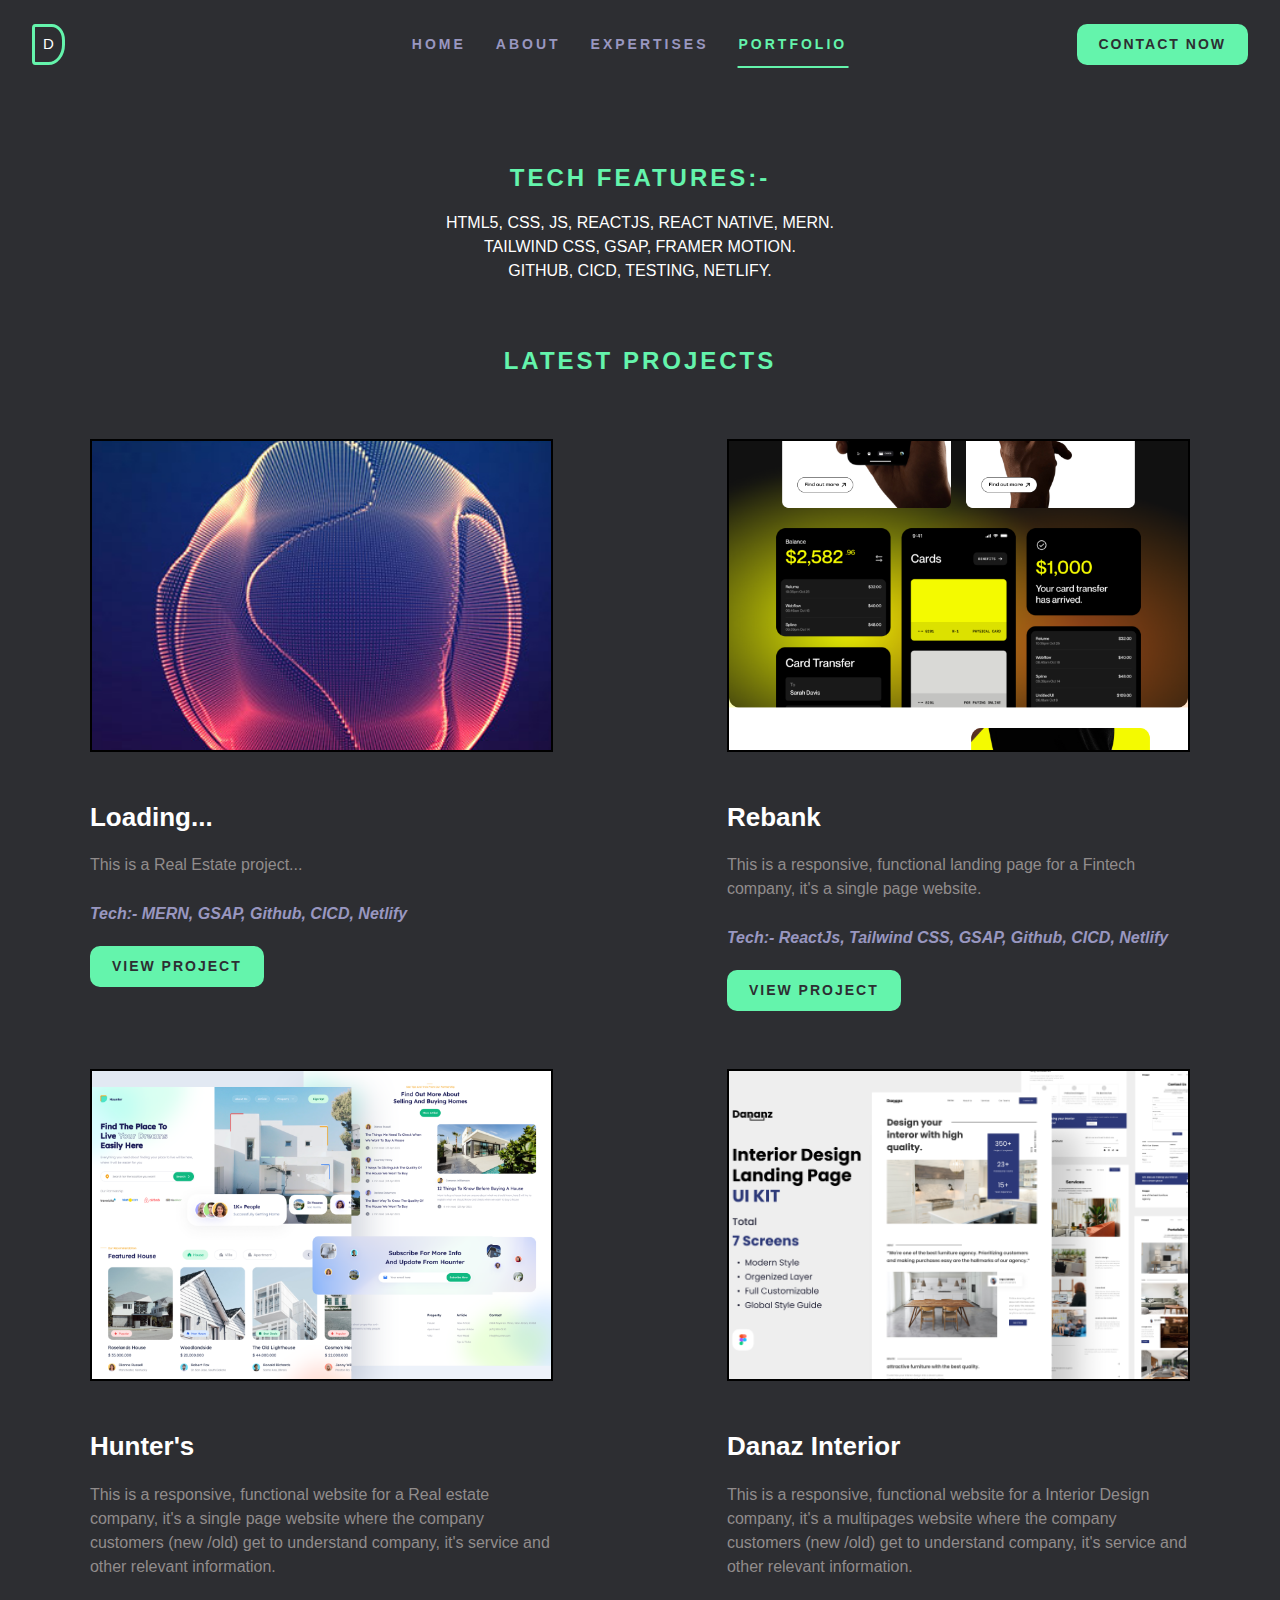
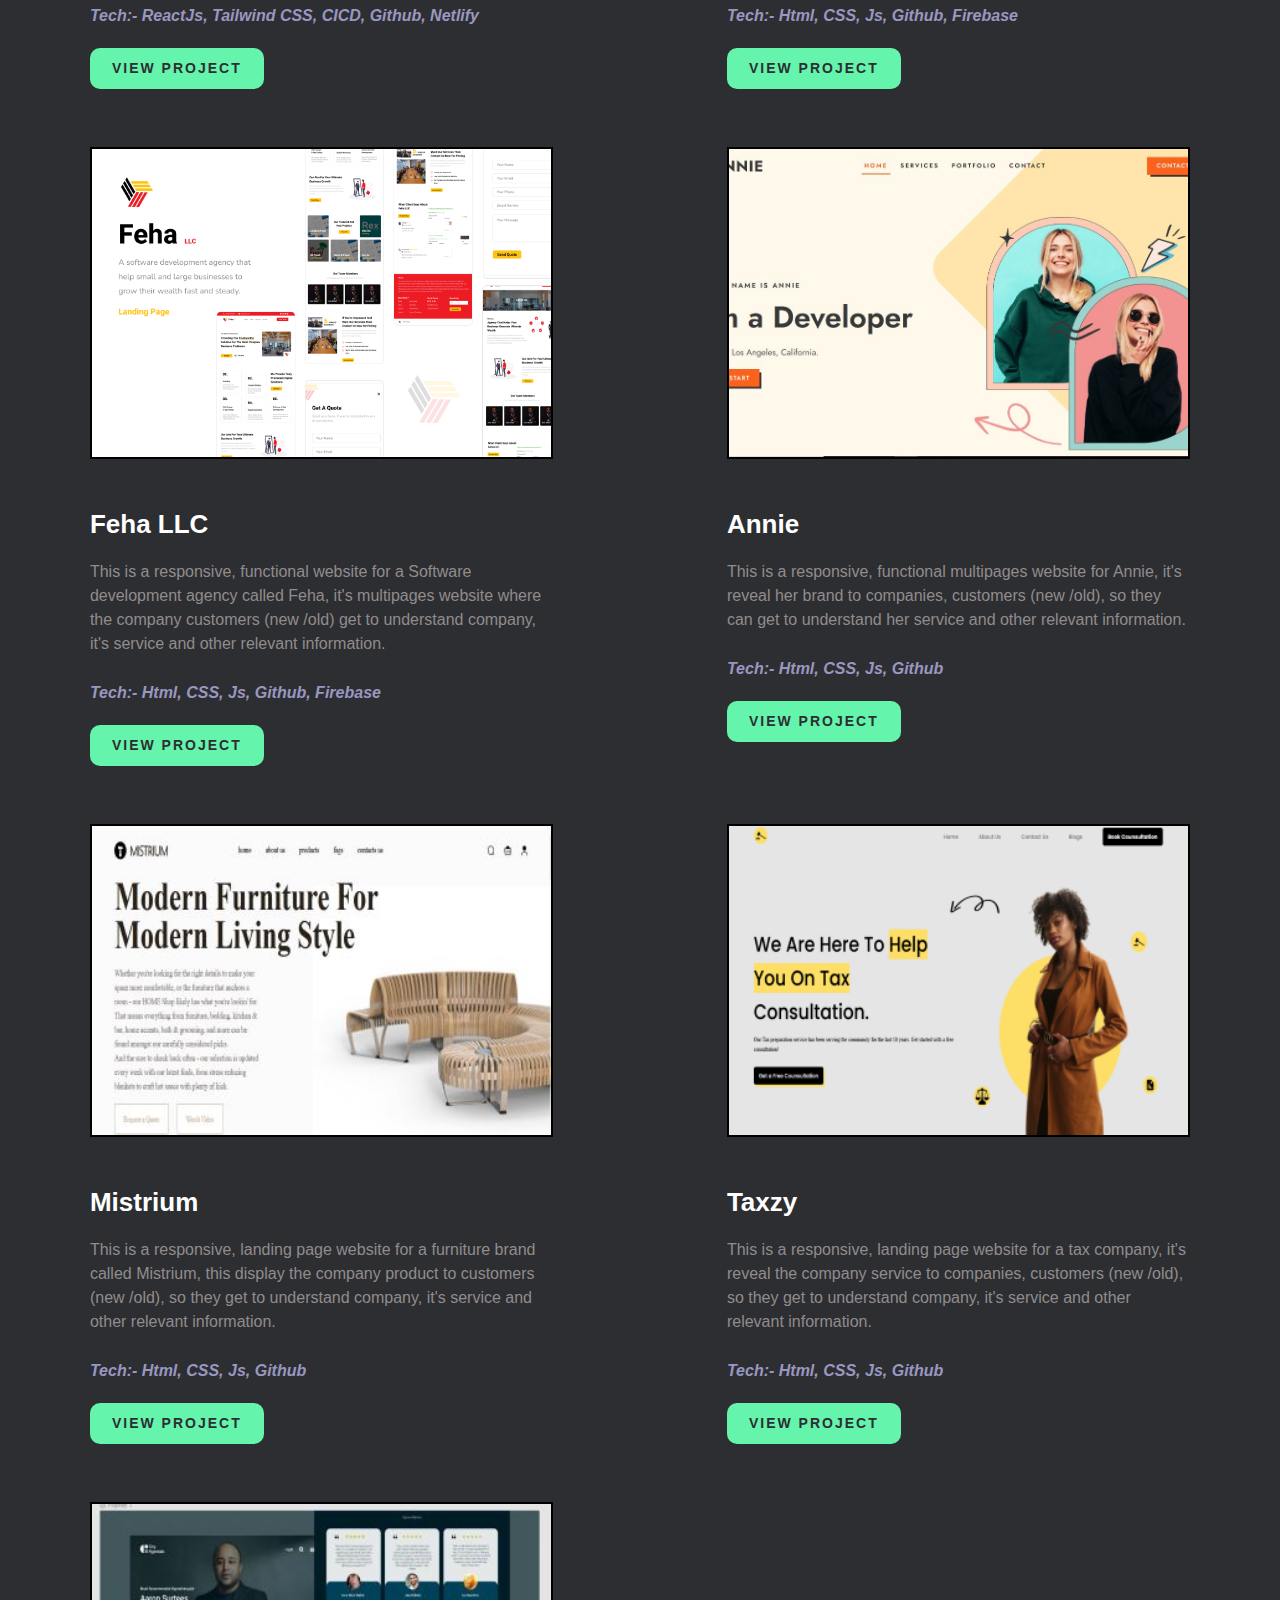
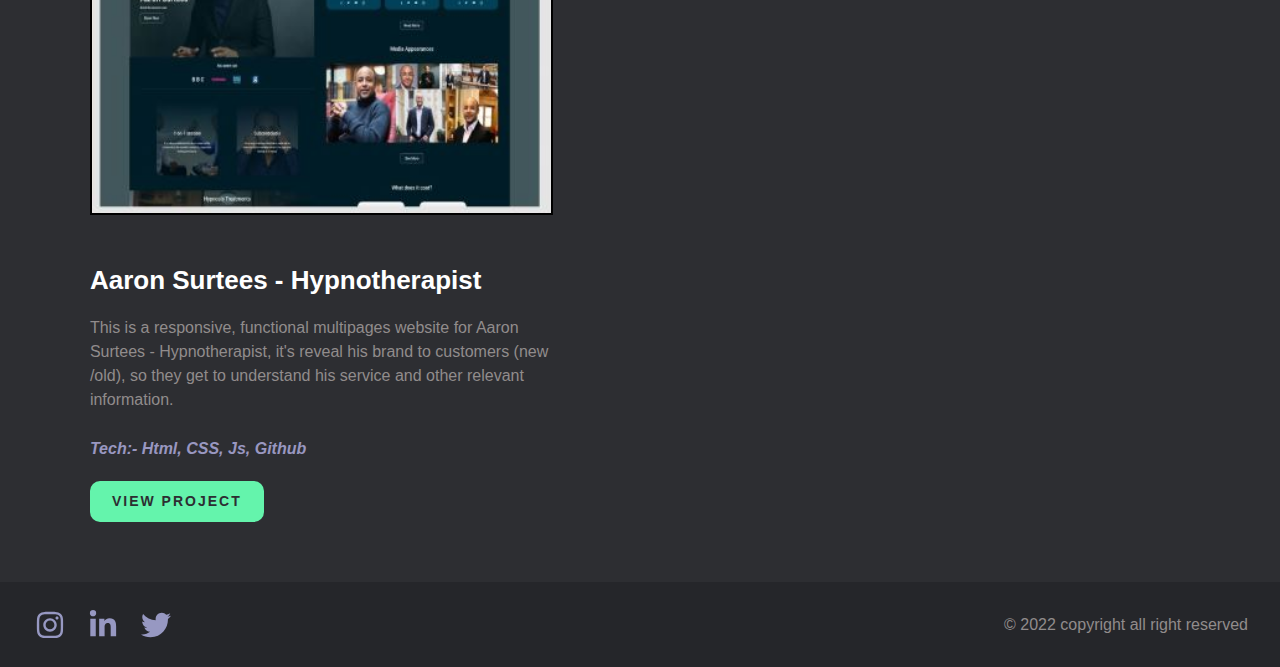
==== portfolio.html @ ee709681 "Content edit" ====
<!DOCTYPE html>
<html lang="en">
<head>
    <meta charset="UTF-8">
    <meta http-equiv="X-UA-Compatible" content="IE=edge">
    <meta name="viewport" content="width=device-width, initial-scale=1.0">
    
    <!-- primary meta tags -->
    <meta name="title" content="Daniel - Web Developer Based in Nigeria">
    <meta name="description" content="This is a personal portfolio html template made by Daramola Daniel">
    <title>Daniel-Website-Portfolio</title>

        <!-- favicon -->
    <link rel="shortcut icon" href="./favicon.svg" type="image/svg+xml">

    <!-- google font link -->
    <link rel="preconnect" href="https://fonts.googleapi.com">
    <link rel="preconnect" href="https://fonts.gstatic.com" crossorigin>
    <link rel="stylesheet" href="https://fonts.googleapis.com/css2?family=Jost:wght@400;500;600&display=swap">

    <!-- custom css link -->
    <link rel="stylesheet" href="./assets/css/require.css">
    <link rel="stylesheet" href="./assets/css/portfolio.css">

    <!-- preload images -->
    <link rel="preload" href="./assets/images/hero-banner.png">

</head>

<body class="portfolio-body">
    
    <!-- PERLOADER -->
    <div class="preloader" data-preloader>
        <div class="preloader-circle"></div>
    </div>

    <header class="header" data-header>
        <div class="container">
            <div class="logo" aria-labelledby="service-label">
                <a href="#"class="nav-logo">D</a>
            </div>

            <nav class="navbar" data-navbar>
                <ul class="navbar-list">

                    <li class="navbar-item">
                        <a href="./index.html" class="label-lg navbar-link">HOME</a>
                    </li>
                    <li class="navbar-item">
                        <a href="./index.html#about" class="label-lg navbar-link">ABOUT</a>
                    </li>
                    <li class="navbar-item">
                        <a href="./index.html#expertise" class="label-lg navbar-link">EXPERTISES</a>
                    </li>
                    <li class="navbar-item">
                        <a href="#" class="label-lg navbar-link active">PORTFOLIO</a>
                    </li>
                </ul>
                <div class="contact-cont">
                    <a href="./index.html#contact" class="btn btn-primary">Contact Now</a>
                </div>
            </nav>

            
            <div class="nav-btns">
                <div class="nav-toggle icon" data-nav-toggler>
                    <img src="./assets/images/icons/menu.svg" alt="" data-nav-toggler>
                </div>
                <div class="nav-close icon">
                    <img src="./assets/images/icons/close.svg" alt="" srcset="">
                </div>
            </div>

        </div>
    </header>
    

        <main>
            <article>

                <!-- PORTFOLIO -->

                <section class="section portfolio">
                    <div class="container">
                        <h2 class="tech_feat section-title headline-end text-center">Tech Features:- <br/> 
                            <span> 
                                Html5, CSS, JS, ReactJS, React Native, MERN. <br/>
                                Tailwind CSS, GSAP, Framer Motion. <br/>
                                Github, CICD, Testing, Netlify.
                            </span> 
                        </h2>

                        <h2 class="section-title headline-end text-center" id="portfolio-label">Latest Projects</h2>

                        <ul class="portfolio-list">

                            <li>
                                <div class="portfolio-card">

                                    <div class="card-banner img-holder" style="--width: 800; --height: 540;">
                                        <img src="./assets/images/image/projects_img/p4.jpg" width="800" height="540"
                                        loading="lazy" alt="Website development for Real State Company" class="img-cover">

                                        <a href="https://rebank.netlify.app/" class="btn-icon" aria-label="More about Website development for Real State Company">
                                            <img src="./assets/images/icons/arrow-forward.svg" alt="arrow-forward" name="arrow-forward-sharp" aria-hidden="true">
                                        </a>
                                    </div>

                                    <div class="card-content">

                                        <h3 class="title-md">Loading...</h3>
                                    
                                        <p class="card-text">
                                            This is a Real Estate project...
                                            
                                        </p>

                                        <p class="tech">Tech:- MERN, GSAP, Github, CICD, Netlify</p>

                                        <a href="#" class="btn btn-primary">View Project</a>

                                    </div>
                                </div>
                            </li>
                            <li>
                                <div class="portfolio-card">

                                    <div class="card-banner img-holder" style="--width: 800; --height: 540;">
                                        <img src="./assets/images/image/projects_img/rebank_fullpage.png" width="800" height="540"
                                        loading="lazy" alt="Website development for Interior Design Startup" class="img-cover">

                                        <a href="https://rebank.netlify.app/" class="btn-icon" aria-label="More about Website development for Interior Design Startup">
                                            <img src="./assets/images/icons/arrow-forward.svg" alt="arrow-forward" name="arrow-forward-sharp" aria-hidden="true">
                                        </a>
                                    </div>

                                    <div class="card-content">

                                        <h3 class="title-md">Rebank</h3>
                                    
                                        <p class="card-text">
                                            This is a responsive, functional landing page for a Fintech company, it's a single page website. 
                                            
                                        </p>

                                        <p class="tech">Tech:- ReactJs, Tailwind CSS, GSAP, Github, CICD, Netlify</p>

                                        <a href="https://rebank.netlify.app/" class="btn btn-primary">View Project</a>

                                    </div>
                                </div>
                            </li>
                            <li>
                                <div class="portfolio-card">

                                    <div class="card-banner img-holder" style="--width: 800; --height: 540;">
                                        <img src="./assets/images/image/projects_img/Huter.png" width="800" height="540"
                                        loading="lazy" alt="Website development for Interior Design Startup" class="img-cover">

                                        <a href="https://hunter.netlify.app/" class="btn-icon" aria-label="More about Website development for Interior Design Startup">
                                            <img src="./assets/images/icons/arrow-forward.svg" alt="arrow-forward" name="arrow-forward-sharp" aria-hidden="true">
                                        </a>
                                    </div>

                                    <div class="card-content">

                                        <h3 class="title-md">Hunter's</h3>
                                    
                                        <p class="card-text">
                                            This is a responsive, functional website for a Real estate company, it's a single page website where the 
                                            company customers (new /old) get to understand company, it's service and other relevant information.
                                        </p>

                                        <p class="tech">Tech:- ReactJs, Tailwind CSS, CICD, Github, Netlify</p>

                                        <a href="https://hunter.netlify.app/" class="btn btn-primary">View Project</a>
                                        

                                    </div>
                                </div>
                            </li>
                            <li>
                                <div class="portfolio-card">

                                    <div class="card-banner img-holder" style="--width: 800; --height: 540;">
                                        <img src="./assets/images/image/projects_img/Danaz-cover.png" width="800" height="540"
                                        loading="lazy" alt="Website development for Interior Design Startup" class="img-cover">

                                        <a href="https://daramolad.github.io/Dananz-interior-website/" class="btn-icon" aria-label="More about Website development for Interior Design Startup">
                                            <img src="./assets/images/icons/arrow-forward.svg" alt="arrow-forward" name="arrow-forward-sharp" aria-hidden="true">
                                        </a>
                                    </div>

                                    <div class="card-content">

                                        <h3 class="title-md">Danaz Interior</h3>
                                    
                                        <p class="card-text">
                                            This is a responsive, functional website for a Interior Design company, it's a multipages website where the 
                                            company customers (new /old) get to understand company, it's service and other relevant information.
                                        </p>

                                        <p class="tech">Tech:- Html, CSS, Js, Github, Firebase</p>

                                        <a href="https://daramolad.github.io/Dananz-interior-website/" class="btn btn-primary">View Project</a>

                                    </div>
                                </div>
                            </li>
                            <li>
                                <div class="portfolio-card">

                                    <div class="card-banner img-holder" style="--width: 800; --height: 540;">
                                        <img src="./assets/images/image/projects_img/Feha-cover.png" width="800" height="540"
                                        loading="lazy" alt="Website development for Software Agency" class="img-cover">

                                        <a href="https://daramolad.github.io/Feha/" class="btn-icon" aria-label="More about Website development for Software Agency">
                                            <img src="./assets/images/icons/arrow-forward.svg" alt="arrow-forward" name="arrow-forward-sharp" aria-hidden="true">
                                        </a>
                                    </div>

                                    <div class="card-content">

                                        <h3 class="title-md">Feha LLC</h3>
                                    
                                        <p class="card-text">
                                            This is a responsive, functional website for a Software development agency called Feha, it's multipages website where the 
                                            company customers (new /old) get to understand company, it's service and other relevant information.
                                        </p>

                                        <p class="tech">Tech:- Html, CSS, Js, Github, Firebase</p>

                                        <a href="https://daramolad.github.io/Feha/" class="btn btn-primary">View Project</a>

                                    </div>
                                </div>
                            </li>
                            <li>
                                <div class="portfolio-card">

                                    <div class="card-banner img-holder" style="--width: 800; --height: 540;">
                                        <img src="./assets/images/image/projects_img/Developer.JPG" width="800" height="540"
                                        loading="lazy" alt="Website Design for Marketing Agency Startup" class="img-cover">

                                        <a href="#" class="btn-icon" aria-label="More about Website Design for Marketing Agency Startup">
                                            <img src="./assets/images/icons/arrow-forward.svg" alt="arrow-forward" name="arrow-forward-sharp" aria-hidden="true">
                                        </a>
                                    </div>

                                    <div class="card-content">

                                        <h3 class="title-md">Annie</h3>
                                    
                                        <p class="card-text">
                                            This is a responsive, functional multipages website for Annie, it's reveal her brand to
                                            companies, customers (new /old), so they can get to understand her service and other relevant information.
                                        </p>

                                        <p class="tech">Tech:- Html, CSS, Js, Github</p>

                                        <a href="#" class="btn btn-primary">View Project</a>

                                    </div>
                                </div>
                            </li>
                            <li>
                                <div class="portfolio-card">

                                    <div class="card-banner img-holder" style="--width: 800; --height: 540;">
                                        <img src="./assets/images/image/projects_img/furniture.JPG" width="800" height="540"
                                        loading="lazy" alt="Website development for Furniture Agency" class="img-cover">

                                        <a href="https://daramolad.github.io/furniture_website1/" class="btn-icon" aria-label="More about Website development for Furniture Agency">
                                            <img src="./assets/images/icons/arrow-forward.svg" alt="arrow-forward" name="arrow-forward-sharp" aria-hidden="true">
                                        </a>
                                    </div>

                                    <div class="card-content">

                                        <h3 class="title-md">Mistrium</h3>
                                    
                                        <p class="card-text">
                                            This is a responsive, landing page website for a furniture brand called Mistrium, this display the company product to
                                            customers (new /old), so they get to understand company, it's service and other relevant information.
                                        </p>

                                        <p class="tech">Tech:- Html, CSS, Js, Github</p>

                                        <a href="https://daramolad.github.io/furniture_website1/" class="btn btn-primary">View Project</a>

                                    </div>
                                </div>
                            </li>
                            <li>
                                <div class="portfolio-card">

                                    <div class="card-banner img-holder" style="--width: 800; --height: 540;">
                                        <img src="./assets/images/image/projects_img/tax..png" width="800" height="540"
                                        loading="lazy" alt="Website Design for Marketing Agency Startup" class="img-cover">

                                        <a href="https://daramolad.github.io/Tax-landing-page/" class="btn-icon" aria-label="More about Website Design for Marketing Agency Startup">
                                            <img src="./assets/images/icons/arrow-forward.svg" alt="arrow-forward" name="arrow-forward-sharp" aria-hidden="true">
                                        </a>
                                    </div>

                                    <div class="card-content">

                                        <h3 class="title-md">Taxzy</h3>
                                    
                                        <p class="card-text">
                                            This is a responsive, landing page website for a tax company, it's reveal the company service to 
                                            companies, customers (new /old), so they get to understand company, it's service and other relevant information.
                                        </p>

                                        <p class="tech">Tech:- Html, CSS, Js, Github</p>

                                        <a href="https://daramolad.github.io/Tax-landing-page/" class="btn btn-primary">View Project</a>

                                    </div>
                                </div>
                            </li>
                            <li>
                                <div class="portfolio-card">

                                    <div class="card-banner img-holder" style="--width: 800; --height: 540;">
                                        <img src="./assets/images/image/projects_img/Aaron.JPG" width="800" height="540"
                                        loading="lazy" alt="Website Design for Marketing Agency Startup" class="img-cover">

                                        <a href="https://daramolad.github.io/Aaron-Surtees-Hypnotherapist/" class="btn-icon" aria-label="More about Website Design for Marketing Agency Startup">
                                            <img src="./assets/images/icons/arrow-forward.svg" alt="arrow-forward" name="arrow-forward-sharp" aria-hidden="true">
                                        </a>
                                    </div>

                                    <div class="card-content">

                                        <h3 class="title-md">Aaron Surtees - Hypnotherapist</h3>
                                    
                                        <p class="card-text">
                                            This is a responsive, functional multipages website for Aaron Surtees - Hypnotherapist, it's reveal his brand to
                                            customers (new /old), so they get to understand his service and other relevant information.
                                        </p>

                                        <p class="tech">Tech:- Html, CSS, Js, Github</p>

                                        <a href="https://daramolad.github.io/Aaron-Surtees-Hypnotherapist/" class="btn btn-primary">View Project</a>

                                    </div>
                                </div>
                            </li>
                        </ul>
                    </div>
                </section>

            </article>
        </main>


    <!-- FOOTER -->

    <footer class="footer">
        <div class="container">

            <ul class="social-list">

                <li>
                    <a href="https://www.instagram.com/dantripled.d/" class="social-link">
                        <img src="./assets/images/image/svg/instagram.svg" alt="" srcset="">
                    </a>
                </li>

                <li>
                    <a href="https://www.linkedin.com/in/daramola-daniel-753a46158" class="social-link">
                        <img src="./assets/images/image/svg/linkedin.svg" alt="" srcset="">
                    </a>
                </li>

                <li>
                    <a href="https://twitter.com/dantripled" class="social-link">
                        <img src="./assets/images/image/svg/twitter.svg" alt="" srcset="">
                    </a>
                </li>
            </ul>

            <p class="text-center">&copy; 2022 copyright all right reserved</p>
        </div>
    </footer>


    <script src="./assets/js/main.js"></script>

</body>
</html>
---- assets/css/require.css ----
/*-----------------------------------*\
  #require.css
\*-----------------------------------*/

/**
 * copyright 2022 daniel.d
 */

/**
 * TABLE OF CONTENT
 *
 * Custom properties..............Global variables
 * Reset..........................Removed browser default style
 * Typography.....................Typography style
 * Reused.........................Reused classes
 * Preloader......................Preload style
 * Header.........................Header style
 * Footer.........................Footer style
 * Media queries..................Responsive for all devices
 */



/*-----------------------------------*\
  #CUSTOM PROPERTY
\*-----------------------------------*/

:root {

    /* colors */

    --bg: #2D2E3247;
    --bg-1: #2D2E32;
    --bg-2: #1a232c;
    --bg-3: #25262A;
    --white: hsl(0, 0%, 100%);
    --blue: #64f4ac;


    /* typography */

  --ff-Mont: 'Montserrat', sans-serif;

  --fs-45: 4.5rem;
  --fs-38: 3.8rem;
  --fs-32: 3.2rem;
  --fs-27: 2.7rem;
  --fs-26: 2.6rem;
  --fs-22: 2.2rem;
  --fs-20: 2rem;
  --fs-18: 1.8rem;
  --fs-17: 1.7rem;
  --fs-14: 1.4rem;
  --fs-12: 1.2rem;

  --fw-400: 400;
  --fw-500: 500;
  --fw-600: 600;

  /* spacing */
  --section-padding: 100px;


  /* shadow */
  --shadow: 0 2px 2px hsla(0, 0%, 22%, 0.08);

  /* Border Radius */
  --radius-50: 50px;
  --radius-pill: 100px;
  --radius-circle: 50%;

  /* Transition */
  --transition-1: 0.25s ease;
  --transition-2: 0.5s ease;
  --cubic-out: cubic-bezier(0.05, 0.83, 0.52, 0.97);

}

/*-----------------------------------*\
  #RESET
\*-----------------------------------*/
  
*,
*::before,
*::after {
  margin: 0;
  padding: 0;
  box-sizing: border-box;
}

html {
  font-family: var(--ff-Mont);
  font-size: 10px;
  scroll-behavior: smooth;
}
body {
  background-color: var(--bg);
  color:rgb(145, 140, 140);
  font-size: 1.6rem;
  line-height: 1.5;
  overflow: hidden;
}
body.loaded { overflow: visible; }

li { list-style: none; }

a {
  color: inherit;
  text-decoration: none;
}

a,
img,
span,
label,
button,
.icon { display: block; }

a {
  color: inherit;
  text-decoration: none;
}

img { height: auto; }

input,
button,
textarea {
  background: none;
  border: none;
  font: inherit;
}

button { cursor: pointer; }

input,
textarea { width: 100%; }

:focus-visible { outline-offset: 4px; }

::-webkit-scrollbar { width: 10px; }

::-webkit-scrollbar-track { background-color: var(--bg-1) }

::-webkit-scrollbar-thumb { background-color: var(--bg-2) }

::-webkit-scrollbar-thumb:hover { background-color: var(--bg-1) }

/*-----------------------------------*\
  #TYPOGRAPHY
\*-----------------------------------*/

.headerline-lg { font-size: var(--fs-45); }

.headline-md { font-size: var(--fs-38); }

.headerline-sm { font-size: var(--fs-32); }

.title-lg { font-size: var(--fs-27); }

.title-md { font-size: var(--fs-26); }

.title-sw { font-size: var(--fs-22); }

.body-lg { font-size: var(--fs-20); }

.body-md { font-size: var(--fs-18); }

.body-sm { font-size: var(--fs-17); }

.label-lg { font-size: var(--fs-14); }

.label-md { font-size: var(--fs-12); }


/* font weight */
.headerline-lg,
.headline-md,
.headerline-sm,
.title-lg,
.title-md,
.title-sw,
.label-lg {
  color: var(--white);
  font-weight: var(--fw-600);
  line-height: 1.2;
}

.body-lg { font-weight: var(--fw-500);}


/*-----------------------------------*\
  #REUSED STYLE
\*-----------------------------------*/

.icon {
  width: 20px;
  height: 20px;
  cursor: pointer;
}
.icon img { width: 100%; }

.container { padding-inline: 16px;}

.section { padding-block: var(--section-padding) 60px; } 

.w-100 { width: 100%; }

.section-title {
  margin-block-end: 30px;
  text-transform: uppercase;
  letter-spacing: 3px;
}

.text-center { text-align: center; }

.img-cover {
  width: 100%;
  height: 100%;
  object-fit: cover;
}

.has-bg-image {
  background-repeat: no-repeat;
  background-size: cover;
  background-position: center;
}

.img-holder {
  aspect-ratio: var(--width) / var(--height);
  background-color: var();
  overflow: hidden;
}

/*-----------------------------------*\
  #HEADER
\*-----------------------------------*/

/* navbar */
.logo {
  border: 3px solid #64F4AC;
  border-radius: 10% 40% 50% 10%;
  padding: .6rem .8rem;
  max-width: max-content;
}
.nav-logo {
  color: #fff;
  font-size: 1.5rem;
}
.logo:hover {
  color: #64F4AC;
  border-color: #fff;
  background: #353C3D;
}
.logo:hover a {color: #64F4AC;}


.header {
  position: fixed;
  width: 100%;
  top: 0;
  left: 0;
  z-index: 4;
  padding-block: 16px;
  background: var(--bg-1);
}
.header.hovered { box-shadow: 0px 0px 15px #64f4ac45; }
.header .container {
  display: flex;
  justify-content: space-between;
  align-items: center;
}
.navbar {
  position: absolute;
  top: 100%;
  left: 0;
  width: 100%;
  background: var(--bg-2);
  display: none;
}
.container .navbar.active {display: block;}
.navbar-item:not(:last-child) {
  border-block-end: 1px solid #9997c04d;
}
.navbar-link {
  color: #9997c0;
}
.navbar-link:is(:hover, :focus-visible, .active) {
  color: var(--blue);
}
.navbar-item a {
  letter-spacing: 3px;
  padding: 16px 15px;
  outline: none;
  padding: 20px 15px;
}

.header .btn {
  display: none;
}
.nav-btns {
  display: flex;
  align-items: center;
}
.nav-btns .nav-close {
  width: 30px;
  height: 30px;
  display: none;
  transition: 1s all ease-in;
  transition: 0.25s var(--cubic-out);
  transition-delay: 0.15s;
  transform: scaleX(0);
  transform-origin: right;
}
.contact-btn {
  display: block;
  margin-block: 20px;
  margin-inline-start: 15px;
  font-size: var(--fs-14);
  font-weight: var(--fw-600);
  border-radius: 1rem;
  transition: var(--transition-1);
  text-transform: uppercase;
  max-width: max-content;
  background-color: #64F4AC;
  color: #2d2e32;
  
}

.contact-cont {
  border-block-start: 1px solid #9997c04d;
  padding-block: 16px;
  padding-inline-start: 15px;
}
.navbar .contact-cont a {
  display: block;
}

/* FOOTER */

.footer {
  background: var(--bg-3);
  color: var(--white_a75);
  border-block-start: 1px solid var(--white_a10);
  padding-block: 18px;
}
.social-list {
    display: flex;
    justify-content: center;
    gap: 18px;
    margin-block-end: 15px;
}
.social-link { font-size: 1.8rem; }
.social-link img {
  width: 3.5rem;
  height: 3.5rem;
  padding: 0.25rem;
  filter: invert(0.5) sepia(1) hue-rotate(200deg);
  pointer-events: none;
}
.social-link:hover img {
    padding: 0.5rem;
    filter: invert(58%) sepia(86%) saturate(431%) hue-rotate(91deg) brightness(91%) contrast(88%);
}


@media (max-width: 500px) {
  .headline-md {
    font-size: var(--fs-32);
  }
  .title-lg {
    font-size: var(--fs-26);
  }
  .section-title { letter-spacing: 2px; }
}


@media (min-width: 575px) {
  .title-lg { 
    --fs-27: 3.5rem;
    line-height: 52px;
  }
}

@media (min-width: 768px) {

  .headerline-lg { --fs-45: 6rem; }

  .headline-md { --fs-38: 4.5rem; }

  .dev { font-size: 3rem; }

  /*
    *REUSABLE STYLE 
  */

  .section { --section-padding: 100px; }

  .section-title { margin-block-end: 40px; }

  .container .navbar-2 {display: none;}


  /*
    * FOOTER
  */

  .footer { padding-block:  25px; }

  .footer .container {
    display: flex;
    justify-content: space-between;
    align-items: center;
  }

  .social-list { margin-block-end: 0; }


}


@media (min-width: 992px) {

  /* 
    * TYPOGRAPHY
  */

  .headline-md  { --fs-38: 5rem; }

  .title-lg { --fs-27: 4rem; }

  .title-sm { --fs-22: 2.4rem; }

  /* 
    * REUSABLE
  */

  .section-title { margin-block-end: 60px; }

  /* 
    * REUSABLE
  */

  /* .nav-toggle-btn { display: none; } */
  .nav-btns { display: none; }

  .navbar,
  .navbar.active,
  .navbar > * {
    all: unset;
    display: block;
  }
  .container .navbar {
    width: 70%;
    display: flex !important;
    justify-content: space-between;
    align-items: center;
  }

  .navbar-list { 
    display: flex;
    max-width: fit-content;
  }

  .navbar-item:not(:last-child) { border-block-end: none; }

  .navbar-link { position: relative; }

  .navbar-link::after {
    content: "";
    position: absolute;
    bottom: 5px;
    left: 50%;
    transform: translateX(-50%) scaleX(0);
    transform-origin: right;
    width: 80%;
    height: 2px;
    background-color: var(--blue);
    transition: transform var(--transition-1);
  }

  .navbar-link:is(:hover, :focus-visible, .active)::after {
    transform: translateX(-50%) scaleX(1);
    transform-origin: left;
  }

  .header .btn { display: block; }
}

@media (min-width: 1200px) {

  /* 
    * TYPOGRAPHY
  */

  .headerline-lg { --fs-45: 7rem; }

  /* 
    * REUSED STYLE
  */
  .container {
    max-width: 1248px;
    width: 100%;
    margin-inline: auto;
  }
}
---- assets/css/portfolio.css ----
/*-----------------------------------*\
  #service.css
\*-----------------------------------*/
 
/**
 * TABLE OF CONTENT
 *
 * COMPONENTS
 * Btn............................Buttons style
 *
 * MAIN CONTENT
 * Portfolio......................Portfolio style
 * Media queries..................Responsive for all devices
 */





/*-----------------------------------*\
  #COMPONENTS
\*-----------------------------------*/

@import url("./components/btn.css");



/*-----------------------------------*\
  #PORTFOLIO
\*-----------------------------------*/

.portfolio {
  background-color: var(--bg-1);
  padding-block-start: calc(var(--section-padding) + 60px);
}
.headline-end { color: var(--blue); }
.portfolio-list { 
  display: grid;
  grid-template-columns: 1fr;
}

.portfolio-list { gap: 58px; }

.portfolio-card { gap: 25px; }

.portfolio-card .card-banner {
  position: relative;
  border: 2px solid black;
  box-shadow: 0 0 0 var(--blue);
  transition: var(--transition-1);
}

.portfolio-card .card-banner:is(:hover, :focus-visible) {
  box-shadow: 0px 0px 5px var(--blue);
  border: none;
}

.portfolio-card .btn-icon {
  position: absolute;
  top: 15px;
  left: 0;
  background-color: #25262A;
  font-size: 2rem;
  padding: 8px;
  border: 2px solid var(--blue);
  opacity: 0;
  transition: var(--transition-1);
  will-change: transform;
}
.portfolio-card .btn-icon img {
  filter: invert(70%) sepia(86%) saturate(570.8%) hue-rotate(91deg) brightness(100.8%) contrast(87.3%);
  width: 25px;
}

.portfolio-card .card-banner:is(:hover, :focus-visible) .btn-icon {
  transform: translateX(15px);
  opacity: 1;
}
.portfolio-card .card-text { margin-block: 10px 25px; }
.card-content {margin-block-start: 50px;}

.tech_feat {margin-bottom: 60px;}
.tech_feat span {
  margin-top: 15px;
  color: #fff;
  font-size: 16px;
  letter-spacing: normal;
  font-weight: lighter;
}
.tech {
  font-weight: bold;
  font-style: italic;
  padding-block-end: 20px;
  color: #9997c0;
}

/*-----------------------------------*\
  #MEDIA QUERIES
\*-----------------------------------*/

/* 
  *responsive for screen larger than 768px screen
*/

@media (min-width: 768px) {

  .portfolio-card {
    grid-template-columns: 1fr 1fr;
    align-items: center;
  }

  .portfolio-list > li:nth-child(2n) .card-banner {
    order: 1;
  }

  .portfolio-card > * {
    width: 80%;
    margin-inline: auto;
  }

  .portfolio-card .card-text { margin-block-start: 20px; }
}
@media (min-width: 600px){
  .portfolio-list {grid-template-columns: 1fr 1fr;}
}
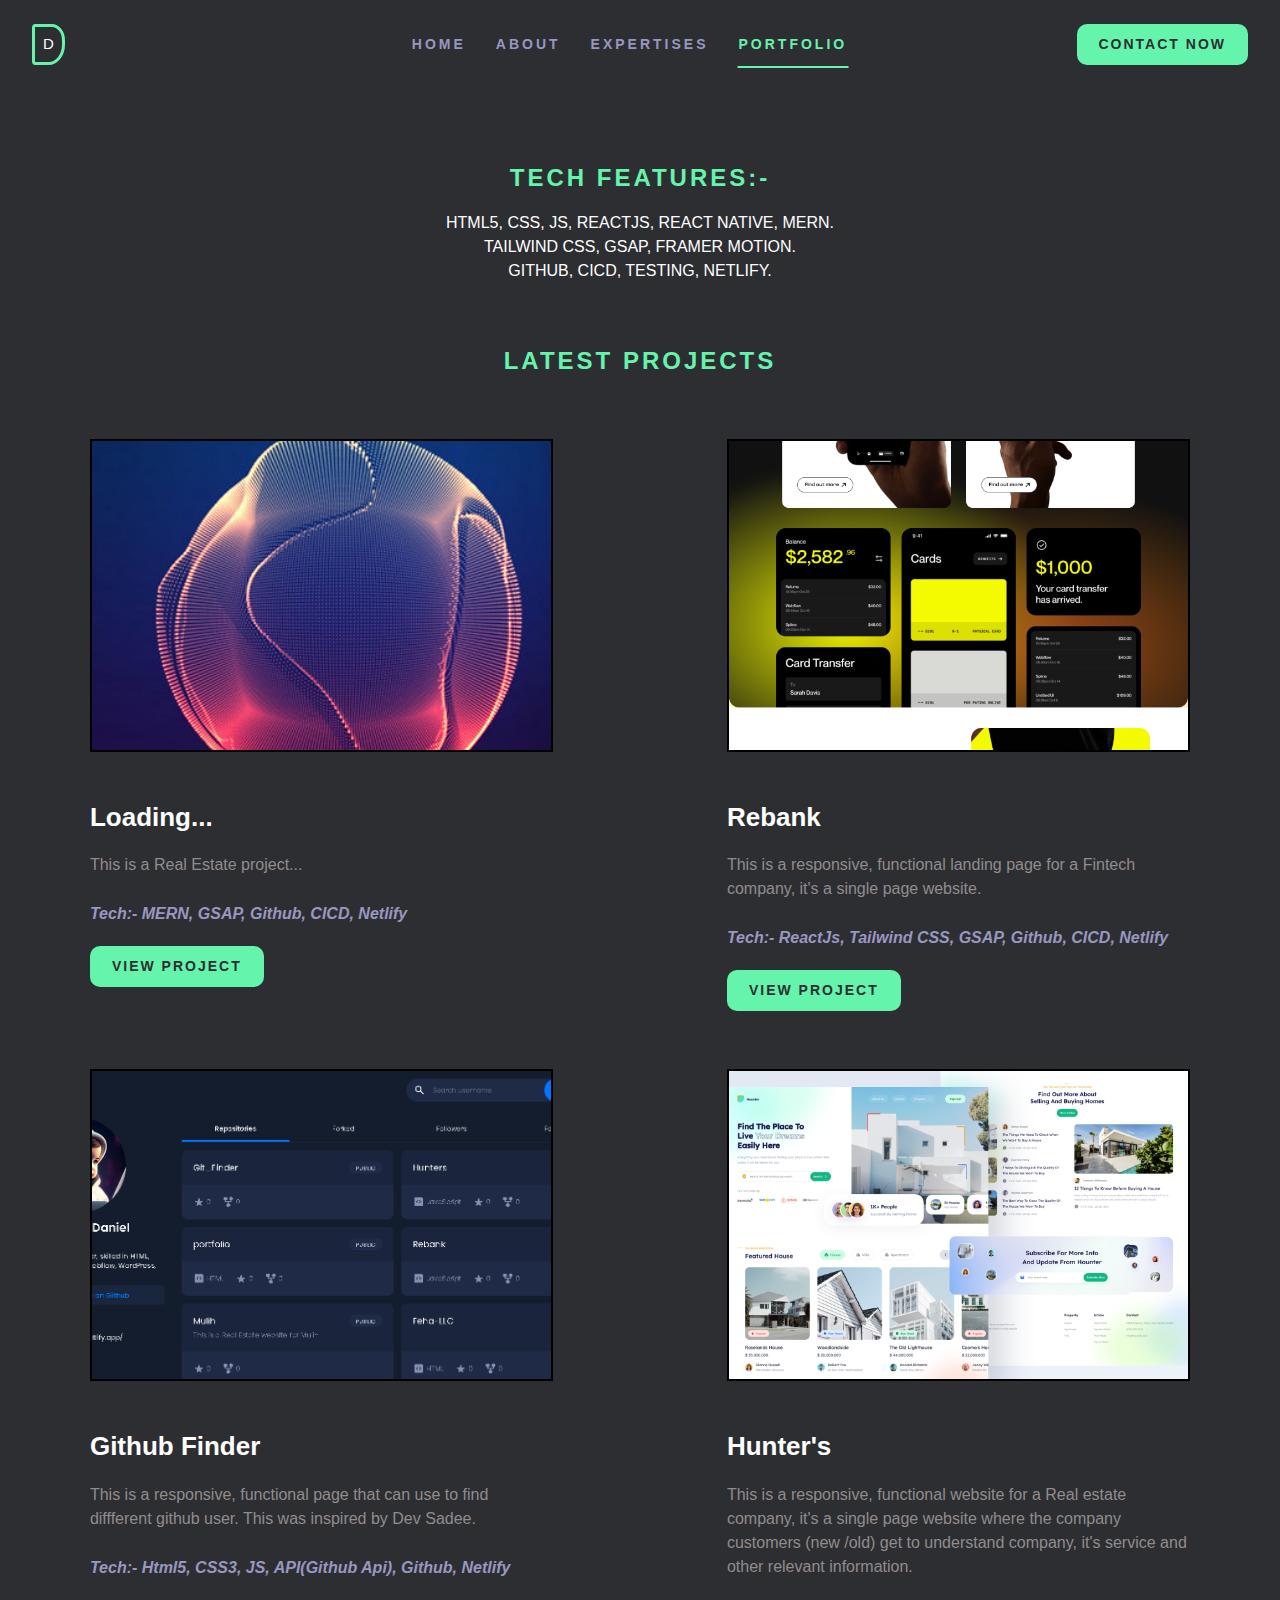
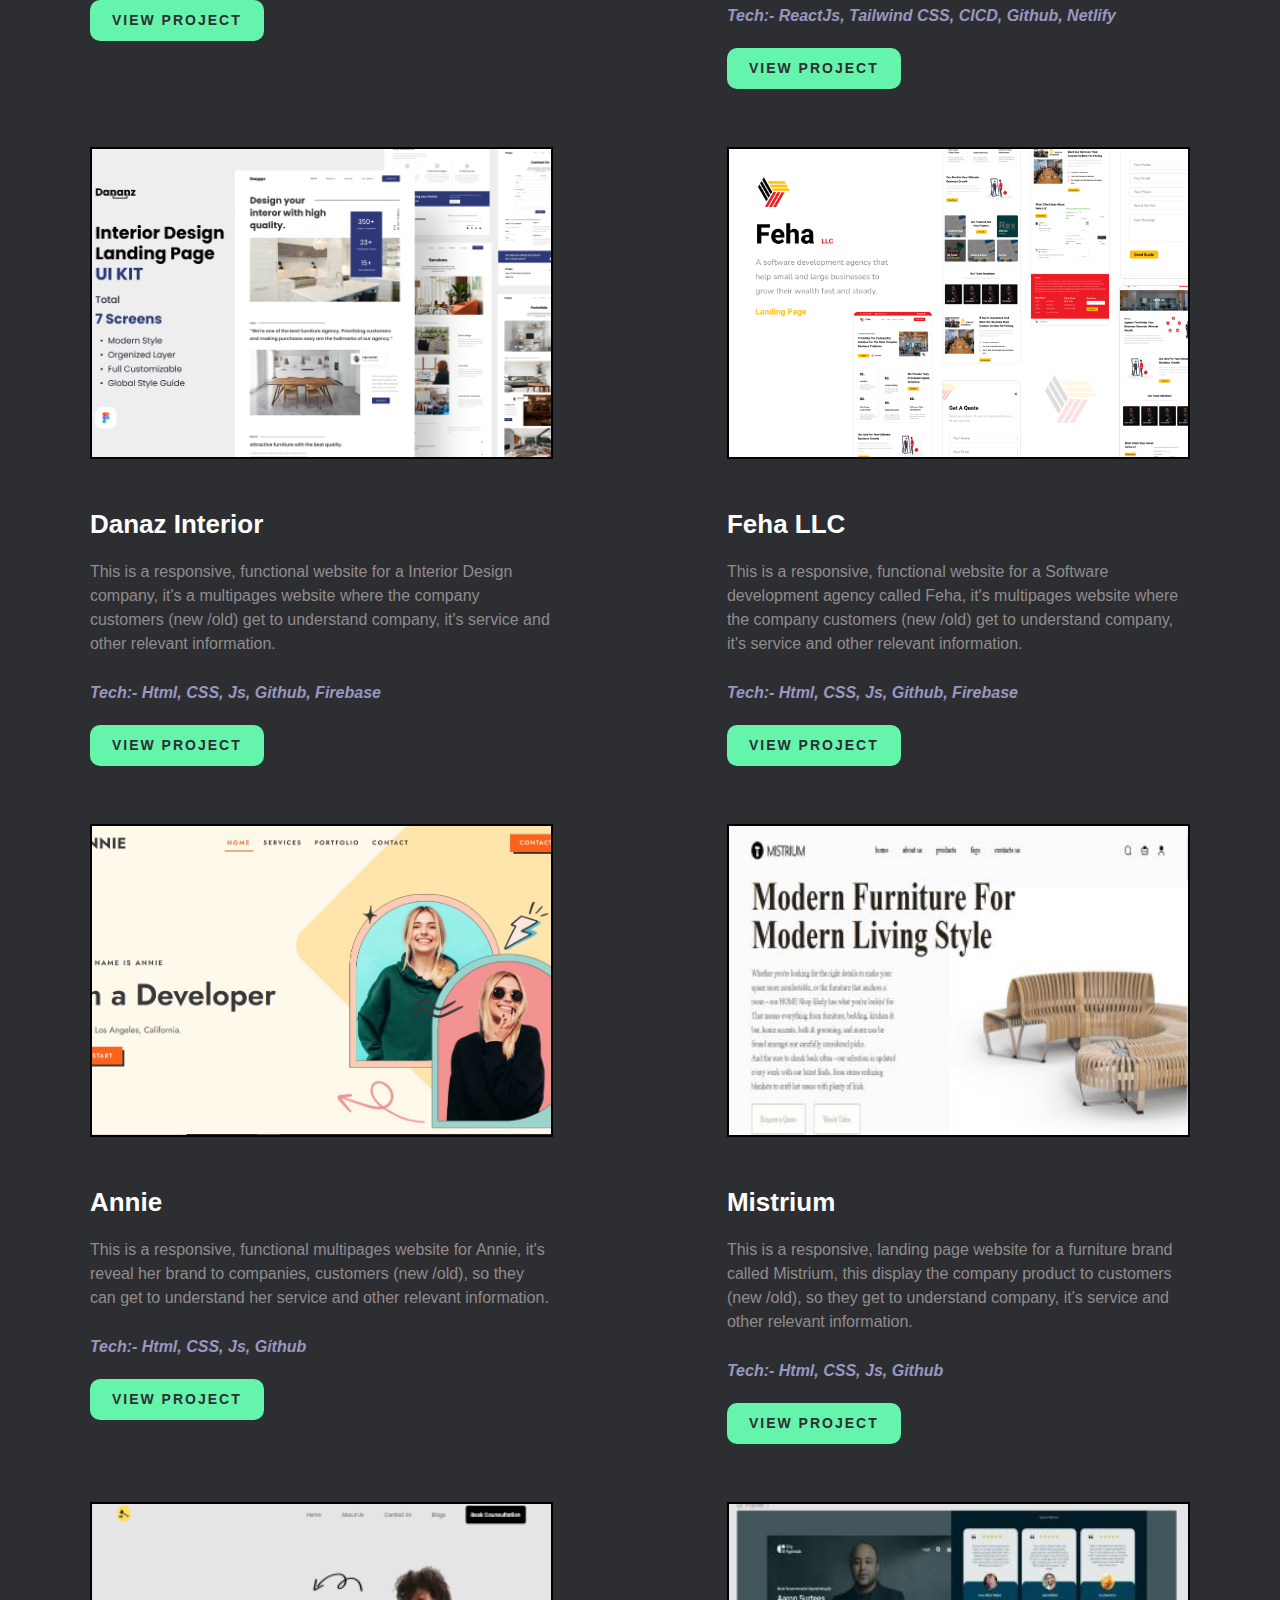
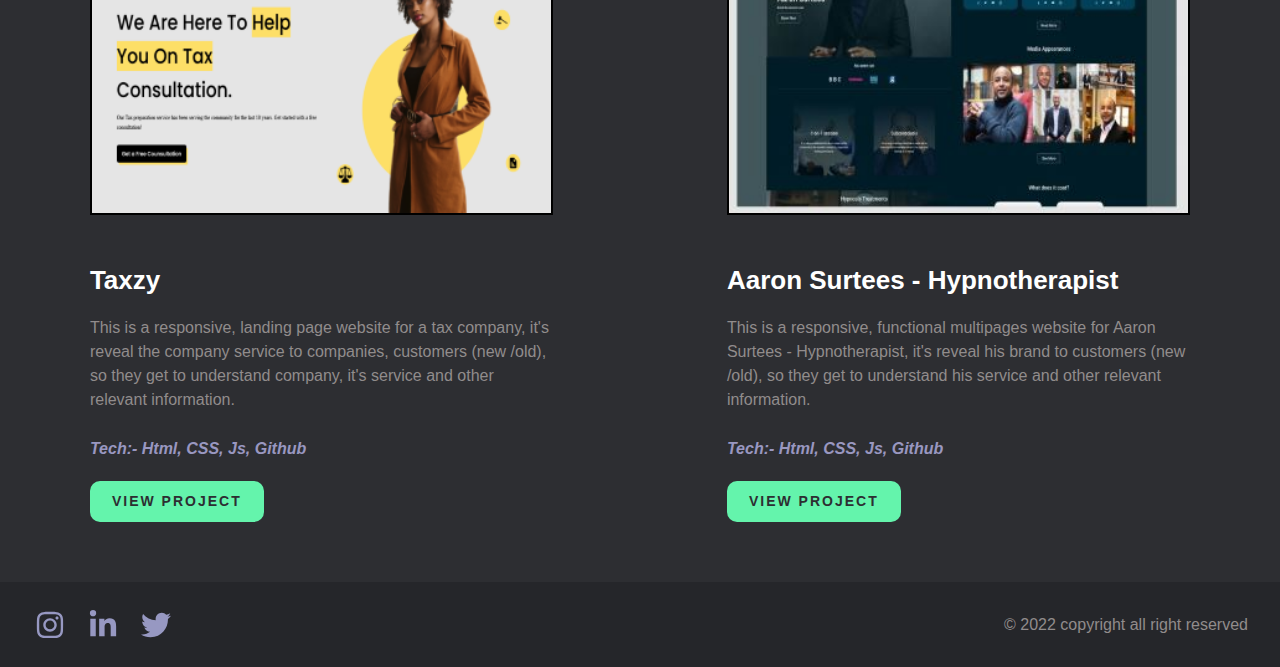
==== commit e0a10d5b: "gitfinder add" ====
--- a/portfolio.html
+++ b/portfolio.html
@@ -1,6 +1,19 @@
 <!DOCTYPE html>
 <html lang="en">
 <head>
+    
+
+    <!-- Google tag (gtag.js) -->
+    <script async src="https://www.googletagmanager.com/gtag/js?id=G-DEZ0CL919K"></script>
+    <script>
+    window.dataLayer = window.dataLayer || [];
+    function gtag(){dataLayer.push(arguments);}
+    gtag('js', new Date());
+
+    gtag('config', 'G-DEZ0CL919K');
+    </script>
+
+
     <meta charset="UTF-8">
     <meta http-equiv="X-UA-Compatible" content="IE=edge">
     <meta name="viewport" content="width=device-width, initial-scale=1.0">
@@ -10,7 +23,9 @@
     <meta name="description" content="This is a personal portfolio html template made by Daramola Daniel">
     <title>Daniel-Website-Portfolio</title>
 
-        <!-- favicon -->
+    <meta name="google-site-verification" content="yMNtl0VvpjlIcVkrfPEMCwgbxhYNK7rAvDfFLKCZysE" />
+
+    <!-- favicon -->
     <link rel="shortcut icon" href="./favicon.svg" type="image/svg+xml">
 
     <!-- google font link -->
@@ -101,7 +116,7 @@
                                         <img src="./assets/images/image/projects_img/p4.jpg" width="800" height="540"
                                         loading="lazy" alt="Website development for Real State Company" class="img-cover">
 
-                                        <a href="https://rebank.netlify.app/" class="btn-icon" aria-label="More about Website development for Real State Company">
+                                        <a href="#" class="btn-icon" aria-label="More about Website development for Real State Company">
                                             <img src="./assets/images/icons/arrow-forward.svg" alt="arrow-forward" name="arrow-forward-sharp" aria-hidden="true">
                                         </a>
                                     </div>
@@ -154,10 +169,37 @@
                                 <div class="portfolio-card">
 
                                     <div class="card-banner img-holder" style="--width: 800; --height: 540;">
+                                        <img src="./assets/images/image/projects_img/Firefox_Screenshot_2023-05-22T19-54-27.123Z.png" loading="lazy" width="800" height="540"
+                                        loading="lazy" alt="A web app to search for Github users" class="img-cover">
+
+                                        <a href="https://daramolad.github.io/Git_Finder/" class="btn-icon" aria-label="More about a web app to search for Github users">
+                                            <img src="./assets/images/icons/arrow-forward.svg" alt="arrow-forward" name="arrow-forward-sharp" aria-hidden="true">
+                                        </a>
+                                    </div>
+
+                                    <div class="card-content">
+
+                                        <h3 class="title-md">Github Finder</h3>
+                                    
+                                        <p class="card-text">
+                                            This is a responsive, functional page that can use to find diffferent github user. This was inspired by Dev Sadee.
+                                        </p>
+
+                                        <p class="tech">Tech:- Html5, CSS3, JS, API(Github Api), Github, Netlify</p>
+
+                                        <a href="https://daramolad.github.io/Git_Finder/" class="btn btn-primary">View Project</a>
+
+                                    </div>
+                                </div>
+                            </li>
+                            <li>
+                                <div class="portfolio-card">
+
+                                    <div class="card-banner img-holder" style="--width: 800; --height: 540;">
                                         <img src="./assets/images/image/projects_img/Huter.png" width="800" height="540"
                                         loading="lazy" alt="Website development for Interior Design Startup" class="img-cover">
 
-                                        <a href="https://hunter.netlify.app/" class="btn-icon" aria-label="More about Website development for Interior Design Startup">
+                                        <a href="https://hunter-real-estate.netlify.app/" class="btn-icon" aria-label="More about Website development for Interior Design Startup">
                                             <img src="./assets/images/icons/arrow-forward.svg" alt="arrow-forward" name="arrow-forward-sharp" aria-hidden="true">
                                         </a>
                                     </div>
@@ -173,7 +215,7 @@
 
                                         <p class="tech">Tech:- ReactJs, Tailwind CSS, CICD, Github, Netlify</p>
 
-                                        <a href="https://hunter.netlify.app/" class="btn btn-primary">View Project</a>
+                                        <a href="https://hunter-real-estate.netlify.app/" class="btn btn-primary">View Project</a>
                                         
 
                                     </div>
@@ -186,7 +228,7 @@
                                         <img src="./assets/images/image/projects_img/Danaz-cover.png" width="800" height="540"
                                         loading="lazy" alt="Website development for Interior Design Startup" class="img-cover">
 
-                                        <a href="https://daramolad.github.io/Dananz-interior-website/" class="btn-icon" aria-label="More about Website development for Interior Design Startup">
+                                        <a href="https://danaz-interior.netlify.app/" class="btn-icon" aria-label="More about Website development for Interior Design Startup">
                                             <img src="./assets/images/icons/arrow-forward.svg" alt="arrow-forward" name="arrow-forward-sharp" aria-hidden="true">
                                         </a>
                                     </div>
@@ -202,7 +244,7 @@
 
                                         <p class="tech">Tech:- Html, CSS, Js, Github, Firebase</p>
 
-                                        <a href="https://daramolad.github.io/Dananz-interior-website/" class="btn btn-primary">View Project</a>
+                                        <a href="https://danaz-interior.netlify.app/" class="btn btn-primary">View Project</a>
 
                                     </div>
                                 </div>
@@ -214,7 +256,7 @@
                                         <img src="./assets/images/image/projects_img/Feha-cover.png" width="800" height="540"
                                         loading="lazy" alt="Website development for Software Agency" class="img-cover">
 
-                                        <a href="https://daramolad.github.io/Feha/" class="btn-icon" aria-label="More about Website development for Software Agency">
+                                        <a href="https://feha.netlify.app/" class="btn-icon" aria-label="More about Website development for Software Agency">
                                             <img src="./assets/images/icons/arrow-forward.svg" alt="arrow-forward" name="arrow-forward-sharp" aria-hidden="true">
                                         </a>
                                     </div>
@@ -230,7 +272,7 @@
 
                                         <p class="tech">Tech:- Html, CSS, Js, Github, Firebase</p>
 
-                                        <a href="https://daramolad.github.io/Feha/" class="btn btn-primary">View Project</a>
+                                        <a href="https://feha.netlify.app/" class="btn btn-primary">View Project</a>
 
                                     </div>
                                 </div>
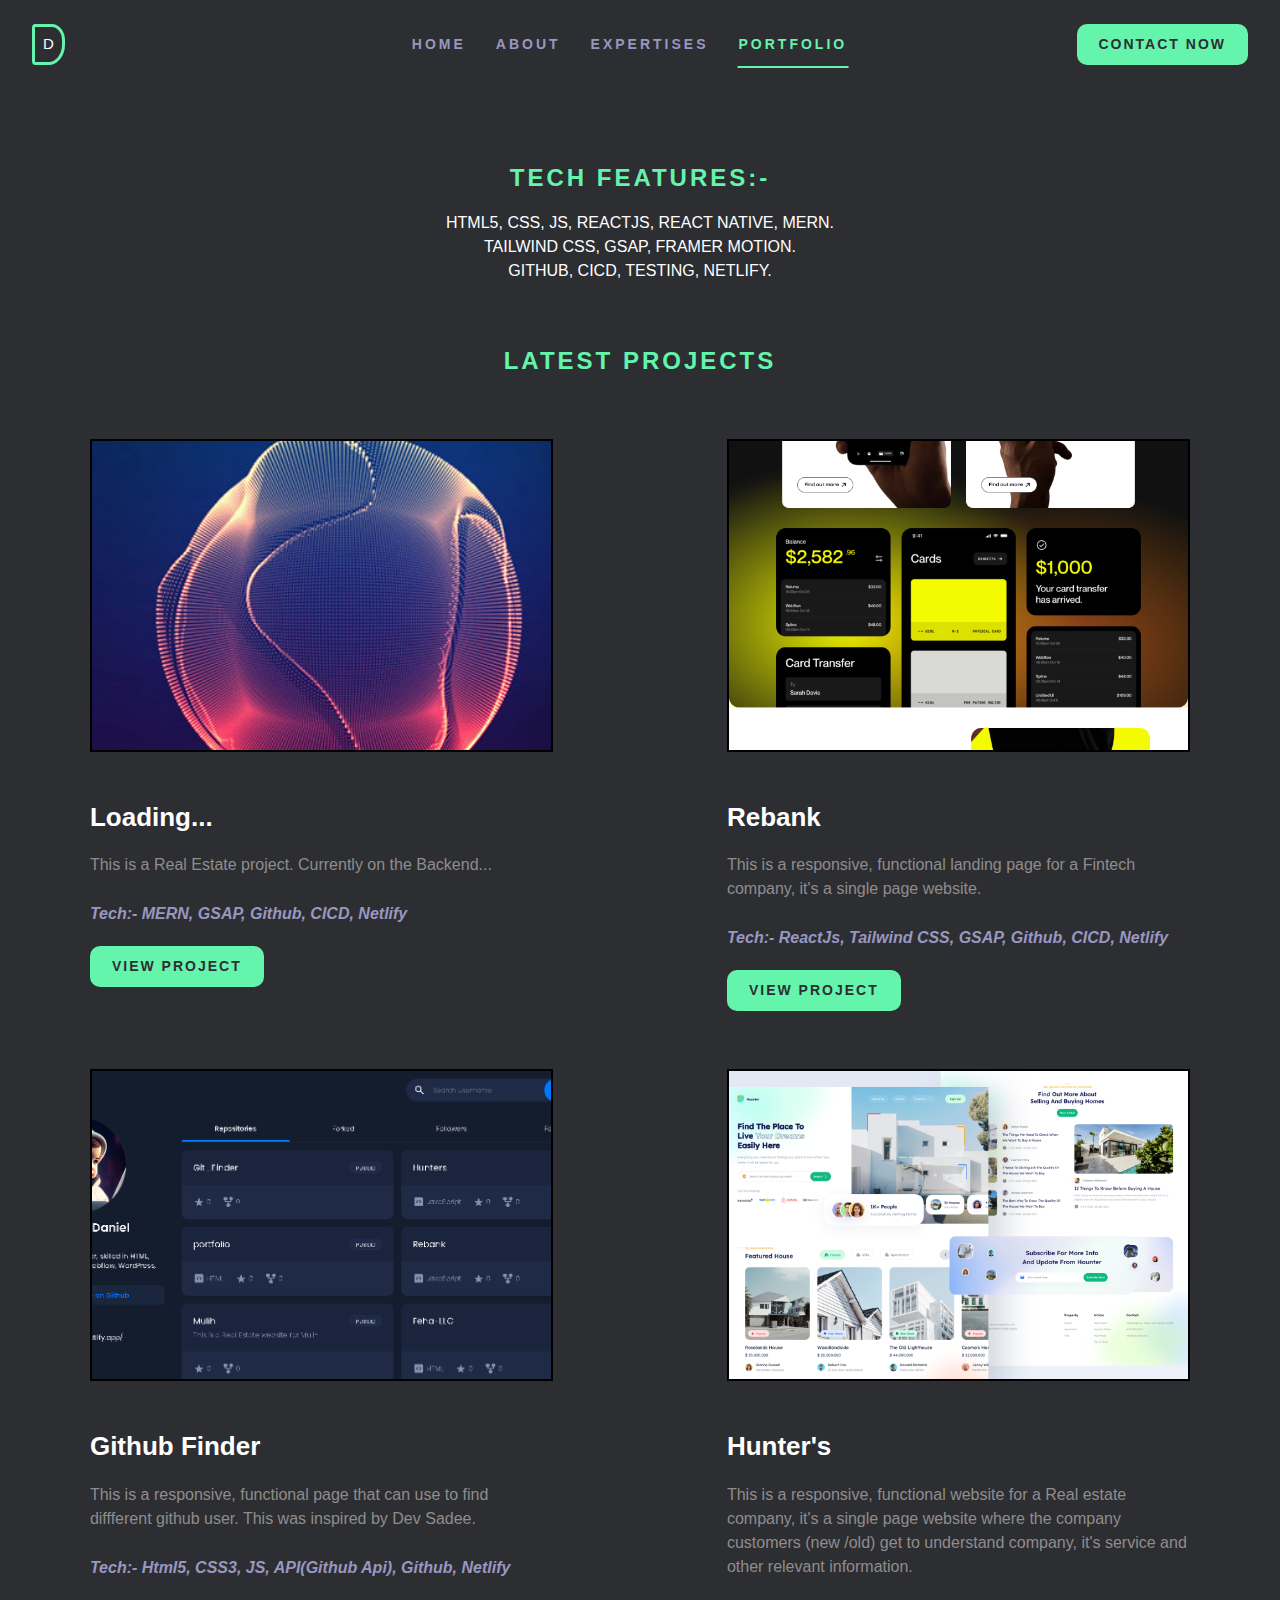
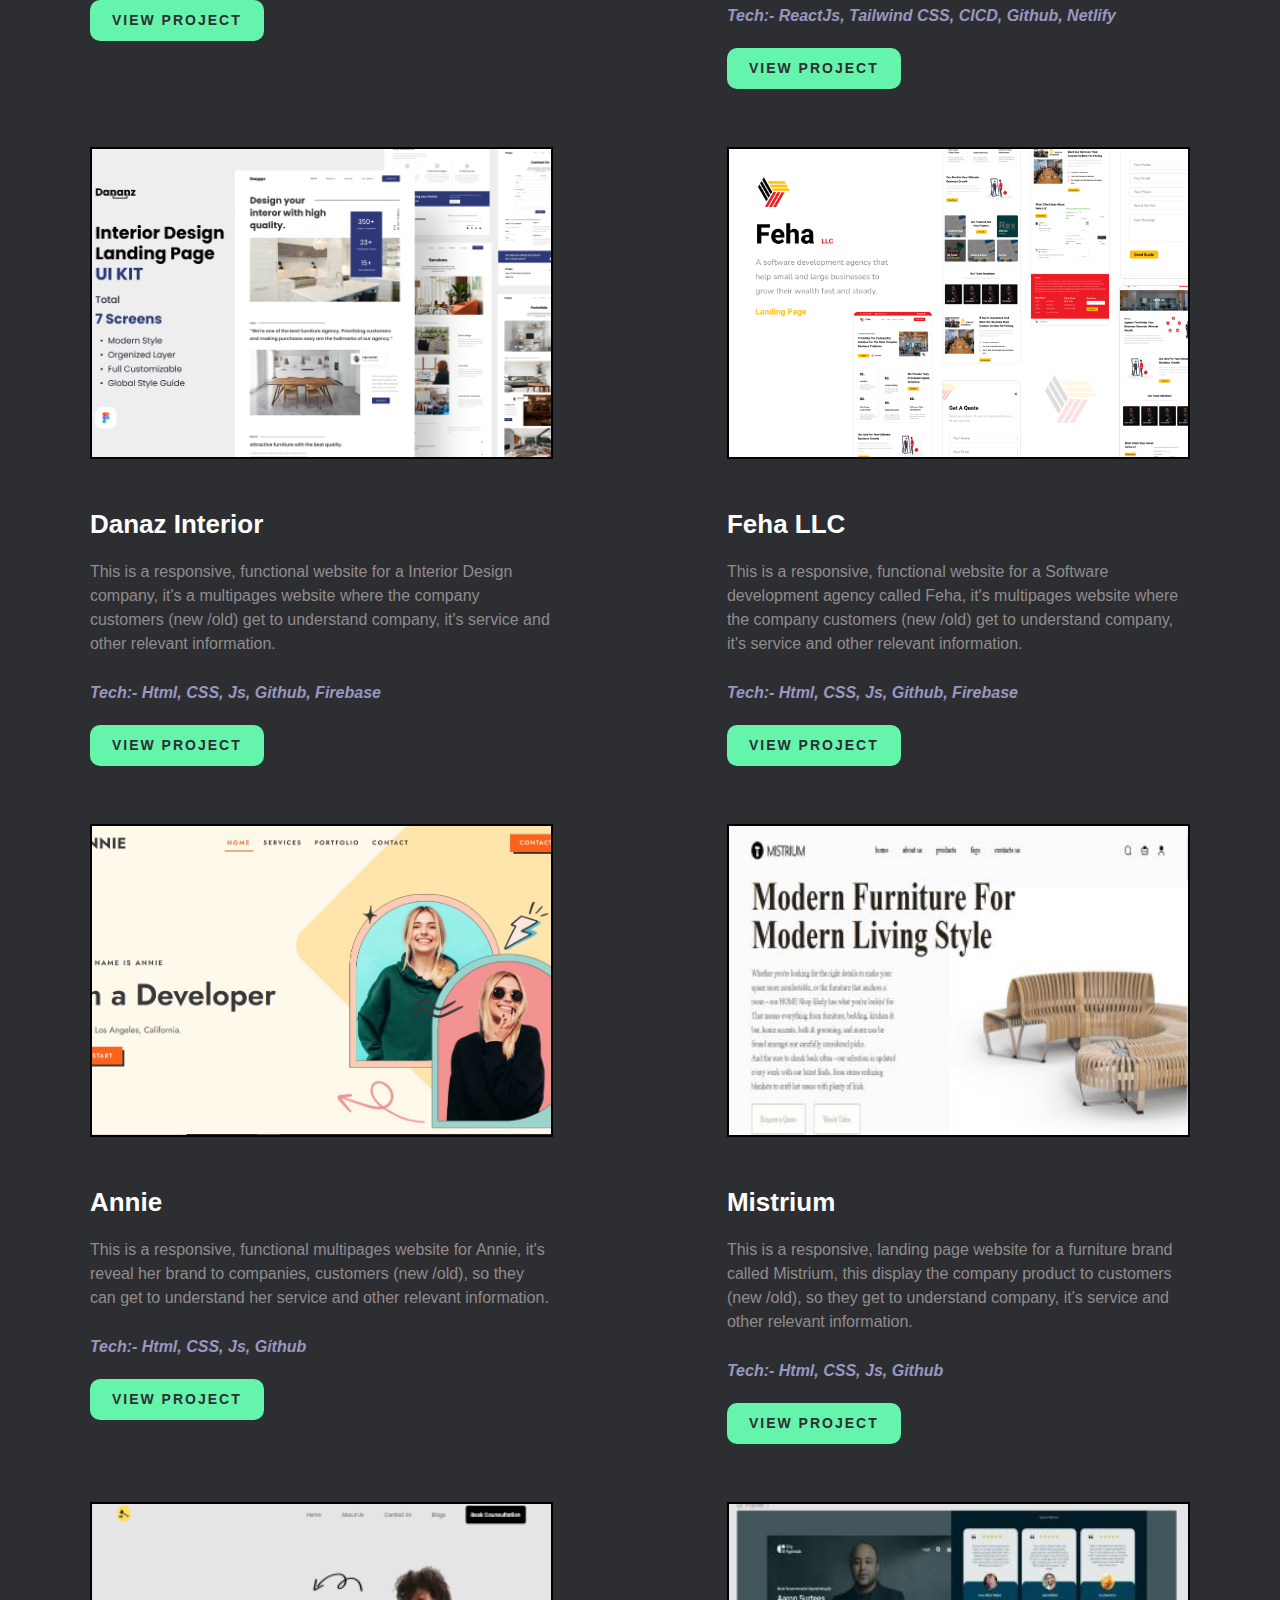
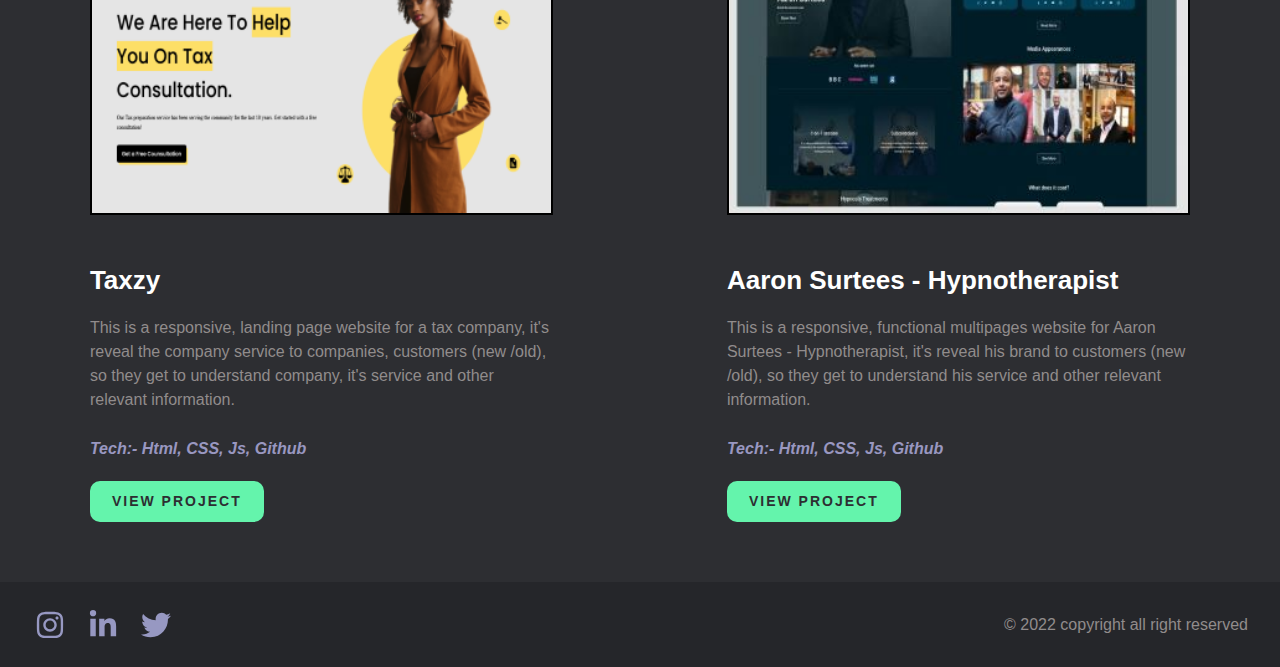
==== commit 18727741: "icon changes" ====
--- a/portfolio.html
+++ b/portfolio.html
@@ -126,7 +126,7 @@
                                         <h3 class="title-md">Loading...</h3>
                                     
                                         <p class="card-text">
-                                            This is a Real Estate project...
+                                            This is a Real Estate project. Currently on the Backend...
                                             
                                         </p>
 
@@ -170,7 +170,7 @@
 
                                     <div class="card-banner img-holder" style="--width: 800; --height: 540;">
                                         <img src="./assets/images/image/projects_img/Firefox_Screenshot_2023-05-22T19-54-27.123Z.png" loading="lazy" width="800" height="540"
-                                        loading="lazy" alt="A web app to search for Github users" class="img-cover">
+                                        alt="A web app to search for Github users" class="img-cover">
 
                                         <a href="https://daramolad.github.io/Git_Finder/" class="btn-icon" aria-label="More about a web app to search for Github users">
                                             <img src="./assets/images/icons/arrow-forward.svg" alt="arrow-forward" name="arrow-forward-sharp" aria-hidden="true">
